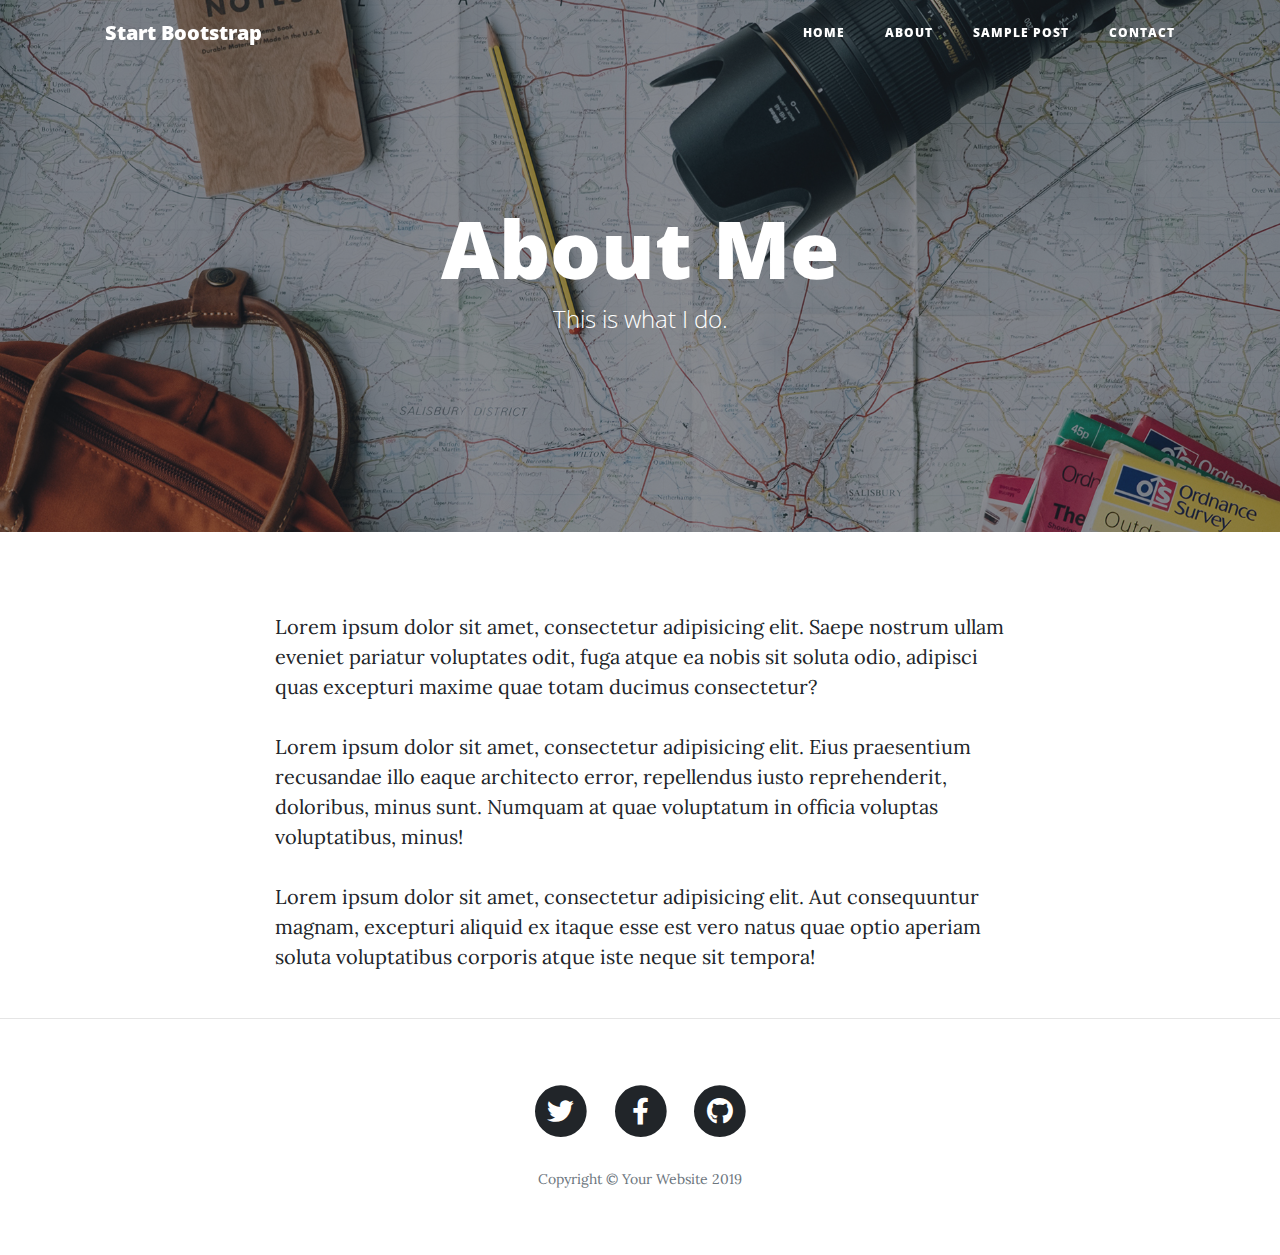
==== about.html @ ab4f7a5a "First commit" ====
<!DOCTYPE html>
<html lang="en">

<head>

  <meta charset="utf-8">
  <meta name="viewport" content="width=device-width, initial-scale=1, shrink-to-fit=no">
  <meta name="description" content="">
  <meta name="author" content="">

  <title>Clean Blog - Start Bootstrap Theme</title>

  <!-- Bootstrap core CSS -->
  <link href="vendor/bootstrap/css/bootstrap.min.css" rel="stylesheet">

  <!-- Custom fonts for this template -->
  <link href="vendor/fontawesome-free/css/all.min.css" rel="stylesheet" type="text/css">
  <link href='https://fonts.googleapis.com/css?family=Lora:400,700,400italic,700italic' rel='stylesheet' type='text/css'>
  <link href='https://fonts.googleapis.com/css?family=Open+Sans:300italic,400italic,600italic,700italic,800italic,400,300,600,700,800' rel='stylesheet' type='text/css'>

  <!-- Custom styles for this template -->
  <link href="css/clean-blog.min.css" rel="stylesheet">

</head>

<body>

  <!-- Navigation -->
  <nav class="navbar navbar-expand-lg navbar-light fixed-top" id="mainNav">
    <div class="container">
      <a class="navbar-brand" href="index.html">Start Bootstrap</a>
      <button class="navbar-toggler navbar-toggler-right" type="button" data-toggle="collapse" data-target="#navbarResponsive" aria-controls="navbarResponsive" aria-expanded="false" aria-label="Toggle navigation">
        Menu
        <i class="fas fa-bars"></i>
      </button>
      <div class="collapse navbar-collapse" id="navbarResponsive">
        <ul class="navbar-nav ml-auto">
          <li class="nav-item">
            <a class="nav-link" href="index.html">Home</a>
          </li>
          <li class="nav-item">
            <a class="nav-link" href="about.html">About</a>
          </li>
          <li class="nav-item">
            <a class="nav-link" href="post.html">Sample Post</a>
          </li>
          <li class="nav-item">
            <a class="nav-link" href="contact.html">Contact</a>
          </li>
        </ul>
      </div>
    </div>
  </nav>

  <!-- Page Header -->
  <header class="masthead" style="background-image: url('img/about-bg.jpg')">
    <div class="overlay"></div>
    <div class="container">
      <div class="row">
        <div class="col-lg-8 col-md-10 mx-auto">
          <div class="page-heading">
            <h1>About Me</h1>
            <span class="subheading">This is what I do.</span>
          </div>
        </div>
      </div>
    </div>
  </header>

  <!-- Main Content -->
  <div class="container">
    <div class="row">
      <div class="col-lg-8 col-md-10 mx-auto">
        <p>Lorem ipsum dolor sit amet, consectetur adipisicing elit. Saepe nostrum ullam eveniet pariatur voluptates odit, fuga atque ea nobis sit soluta odio, adipisci quas excepturi maxime quae totam ducimus consectetur?</p>
        <p>Lorem ipsum dolor sit amet, consectetur adipisicing elit. Eius praesentium recusandae illo eaque architecto error, repellendus iusto reprehenderit, doloribus, minus sunt. Numquam at quae voluptatum in officia voluptas voluptatibus, minus!</p>
        <p>Lorem ipsum dolor sit amet, consectetur adipisicing elit. Aut consequuntur magnam, excepturi aliquid ex itaque esse est vero natus quae optio aperiam soluta voluptatibus corporis atque iste neque sit tempora!</p>
      </div>
    </div>
  </div>

  <hr>

  <!-- Footer -->
  <footer>
    <div class="container">
      <div class="row">
        <div class="col-lg-8 col-md-10 mx-auto">
          <ul class="list-inline text-center">
            <li class="list-inline-item">
              <a href="#">
                <span class="fa-stack fa-lg">
                  <i class="fas fa-circle fa-stack-2x"></i>
                  <i class="fab fa-twitter fa-stack-1x fa-inverse"></i>
                </span>
              </a>
            </li>
            <li class="list-inline-item">
              <a href="#">
                <span class="fa-stack fa-lg">
                  <i class="fas fa-circle fa-stack-2x"></i>
                  <i class="fab fa-facebook-f fa-stack-1x fa-inverse"></i>
                </span>
              </a>
            </li>
            <li class="list-inline-item">
              <a href="#">
                <span class="fa-stack fa-lg">
                  <i class="fas fa-circle fa-stack-2x"></i>
                  <i class="fab fa-github fa-stack-1x fa-inverse"></i>
                </span>
              </a>
            </li>
          </ul>
          <p class="copyright text-muted">Copyright &copy; Your Website 2019</p>
        </div>
      </div>
    </div>
  </footer>

  <!-- Bootstrap core JavaScript -->
  <script src="vendor/jquery/jquery.min.js"></script>
  <script src="vendor/bootstrap/js/bootstrap.bundle.min.js"></script>

  <!-- Custom scripts for this template -->
  <script src="js/clean-blog.min.js"></script>

</body>

</html>
---- css/clean-blog.min.css ----
/*!
 * Start Bootstrap - Clean Blog v5.0.7 (https://startbootstrap.com/template-overviews/clean-blog)
 * Copyright 2013-2019 Start Bootstrap
 * Licensed under MIT (https://github.com/BlackrockDigital/startbootstrap-clean-blog/blob/master/LICENSE)
 */body{font-size:20px;color:#212529;font-family:Lora,'Times New Roman',serif}p{line-height:1.5;margin:30px 0}p a{text-decoration:underline}h1,h2,h3,h4,h5,h6{font-weight:800;font-family:'Open Sans','Helvetica Neue',Helvetica,Arial,sans-serif}a{color:#212529;-webkit-transition:all .2s;transition:all .2s}a:focus,a:hover{color:#0085a1}blockquote{font-style:italic;color:#868e96}.section-heading{font-size:36px;font-weight:700;margin-top:60px}.caption{font-size:14px;font-style:italic;display:block;margin:0;padding:10px;text-align:center;border-bottom-right-radius:5px;border-bottom-left-radius:5px}::-moz-selection{color:#fff;background:#0085a1;text-shadow:none}::selection{color:#fff;background:#0085a1;text-shadow:none}img::-moz-selection{color:#fff;background:0 0}img::selection{color:#fff;background:0 0}img::-moz-selection{color:#fff;background:0 0}#mainNav{position:absolute;border-bottom:1px solid #e9ecef;background-color:#fff;font-family:'Open Sans','Helvetica Neue',Helvetica,Arial,sans-serif}#mainNav .navbar-brand{font-weight:800;color:#343a40}#mainNav .navbar-toggler{font-size:12px;font-weight:800;padding:13px;text-transform:uppercase;color:#343a40}#mainNav .navbar-nav>li.nav-item>a{font-size:12px;font-weight:800;letter-spacing:1px;text-transform:uppercase}@media only screen and (min-width:992px){#mainNav{border-bottom:1px solid transparent;background:0 0}#mainNav .navbar-brand{padding:10px 20px;color:#fff}#mainNav .navbar-brand:focus,#mainNav .navbar-brand:hover{color:rgba(255,255,255,.8)}#mainNav .navbar-nav>li.nav-item>a{padding:10px 20px;color:#fff}#mainNav .navbar-nav>li.nav-item>a:focus,#mainNav .navbar-nav>li.nav-item>a:hover{color:rgba(255,255,255,.8)}}@media only screen and (min-width:992px){#mainNav{-webkit-transition:background-color .2s;transition:background-color .2s;-webkit-transform:translate3d(0,0,0);transform:translate3d(0,0,0);-webkit-backface-visibility:hidden}#mainNav.is-fixed{position:fixed;top:-67px;-webkit-transition:-webkit-transform .2s;transition:-webkit-transform .2s;transition:transform .2s;transition:transform .2s,-webkit-transform .2s;border-bottom:1px solid #fff;background-color:rgba(255,255,255,.9)}#mainNav.is-fixed .navbar-brand{color:#212529}#mainNav.is-fixed .navbar-brand:focus,#mainNav.is-fixed .navbar-brand:hover{color:#0085a1}#mainNav.is-fixed .navbar-nav>li.nav-item>a{color:#212529}#mainNav.is-fixed .navbar-nav>li.nav-item>a:focus,#mainNav.is-fixed .navbar-nav>li.nav-item>a:hover{color:#0085a1}#mainNav.is-visible{-webkit-transform:translate3d(0,100%,0);transform:translate3d(0,100%,0)}}header.masthead{margin-bottom:50px;background:no-repeat center center;background-color:#868e96;background-attachment:scroll;position:relative;background-size:cover}header.masthead .overlay{position:absolute;top:0;left:0;height:100%;width:100%;background-color:#212529;opacity:.5}header.masthead .page-heading,header.masthead .post-heading,header.masthead .site-heading{padding:200px 0 150px;color:#fff}@media only screen and (min-width:768px){header.masthead .page-heading,header.masthead .post-heading,header.masthead .site-heading{padding:200px 0}}header.masthead .page-heading,header.masthead .site-heading{text-align:center}header.masthead .page-heading h1,header.masthead .site-heading h1{font-size:50px;margin-top:0}header.masthead .page-heading .subheading,header.masthead .site-heading .subheading{font-size:24px;font-weight:300;line-height:1.1;display:block;margin:10px 0 0;font-family:'Open Sans','Helvetica Neue',Helvetica,Arial,sans-serif}@media only screen and (min-width:768px){header.masthead .page-heading h1,header.masthead .site-heading h1{font-size:80px}}header.masthead .post-heading h1{font-size:35px}header.masthead .post-heading .meta,header.masthead .post-heading .subheading{line-height:1.1;display:block}header.masthead .post-heading .subheading{font-size:24px;font-weight:600;margin:10px 0 30px;font-family:'Open Sans','Helvetica Neue',Helvetica,Arial,sans-serif}header.masthead .post-heading .meta{font-size:20px;font-weight:300;font-style:italic;font-family:Lora,'Times New Roman',serif}header.masthead .post-heading .meta a{color:#fff}@media only screen and (min-width:768px){header.masthead .post-heading h1{font-size:55px}header.masthead .post-heading .subheading{font-size:30px}}.post-preview>a{color:#212529}.post-preview>a:focus,.post-preview>a:hover{text-decoration:none;color:#0085a1}.post-preview>a>.post-title{font-size:30px;margin-top:30px;margin-bottom:10px}.post-preview>a>.post-subtitle{font-weight:300;margin:0 0 10px}.post-preview>.post-meta{font-size:18px;font-style:italic;margin-top:0;color:#868e96}.post-preview>.post-meta>a{text-decoration:none;color:#212529}.post-preview>.post-meta>a:focus,.post-preview>.post-meta>a:hover{text-decoration:underline;color:#0085a1}@media only screen and (min-width:768px){.post-preview>a>.post-title{font-size:36px}}.floating-label-form-group{font-size:14px;position:relative;margin-bottom:0;padding-bottom:.5em;border-bottom:1px solid #dee2e6}.floating-label-form-group input,.floating-label-form-group textarea{font-size:1.5em;position:relative;z-index:1;padding:0;resize:none;border:none;border-radius:0;background:0 0;-webkit-box-shadow:none!important;box-shadow:none!important;font-family:Lora,'Times New Roman',serif}.floating-label-form-group input::-webkit-input-placeholder,.floating-label-form-group textarea::-webkit-input-placeholder{color:#868e96;font-family:Lora,'Times New Roman',serif}.floating-label-form-group label{font-size:.85em;line-height:1.764705882em;position:relative;z-index:0;top:2em;display:block;margin:0;-webkit-transition:top .3s ease,opacity .3s ease;transition:top .3s ease,opacity .3s ease;vertical-align:middle;vertical-align:baseline;opacity:0}.floating-label-form-group .help-block{margin:15px 0}.floating-label-form-group-with-value label{top:0;opacity:1}.floating-label-form-group-with-focus label{color:#0085a1}form .form-group:first-child .floating-label-form-group{border-top:1px solid #dee2e6}footer{padding:50px 0 65px}footer .list-inline{margin:0;padding:0}footer .copyright{font-size:14px;margin-bottom:0;text-align:center}.btn{font-size:14px;font-weight:800;padding:15px 25px;letter-spacing:1px;text-transform:uppercase;border-radius:0;font-family:'Open Sans','Helvetica Neue',Helvetica,Arial,sans-serif}.btn-primary{background-color:#0085a1;border-color:#0085a1}.btn-primary:active,.btn-primary:focus,.btn-primary:hover{color:#fff;background-color:#00657b!important;border-color:#00657b!important}.btn-lg{font-size:16px;padding:25px 35px}
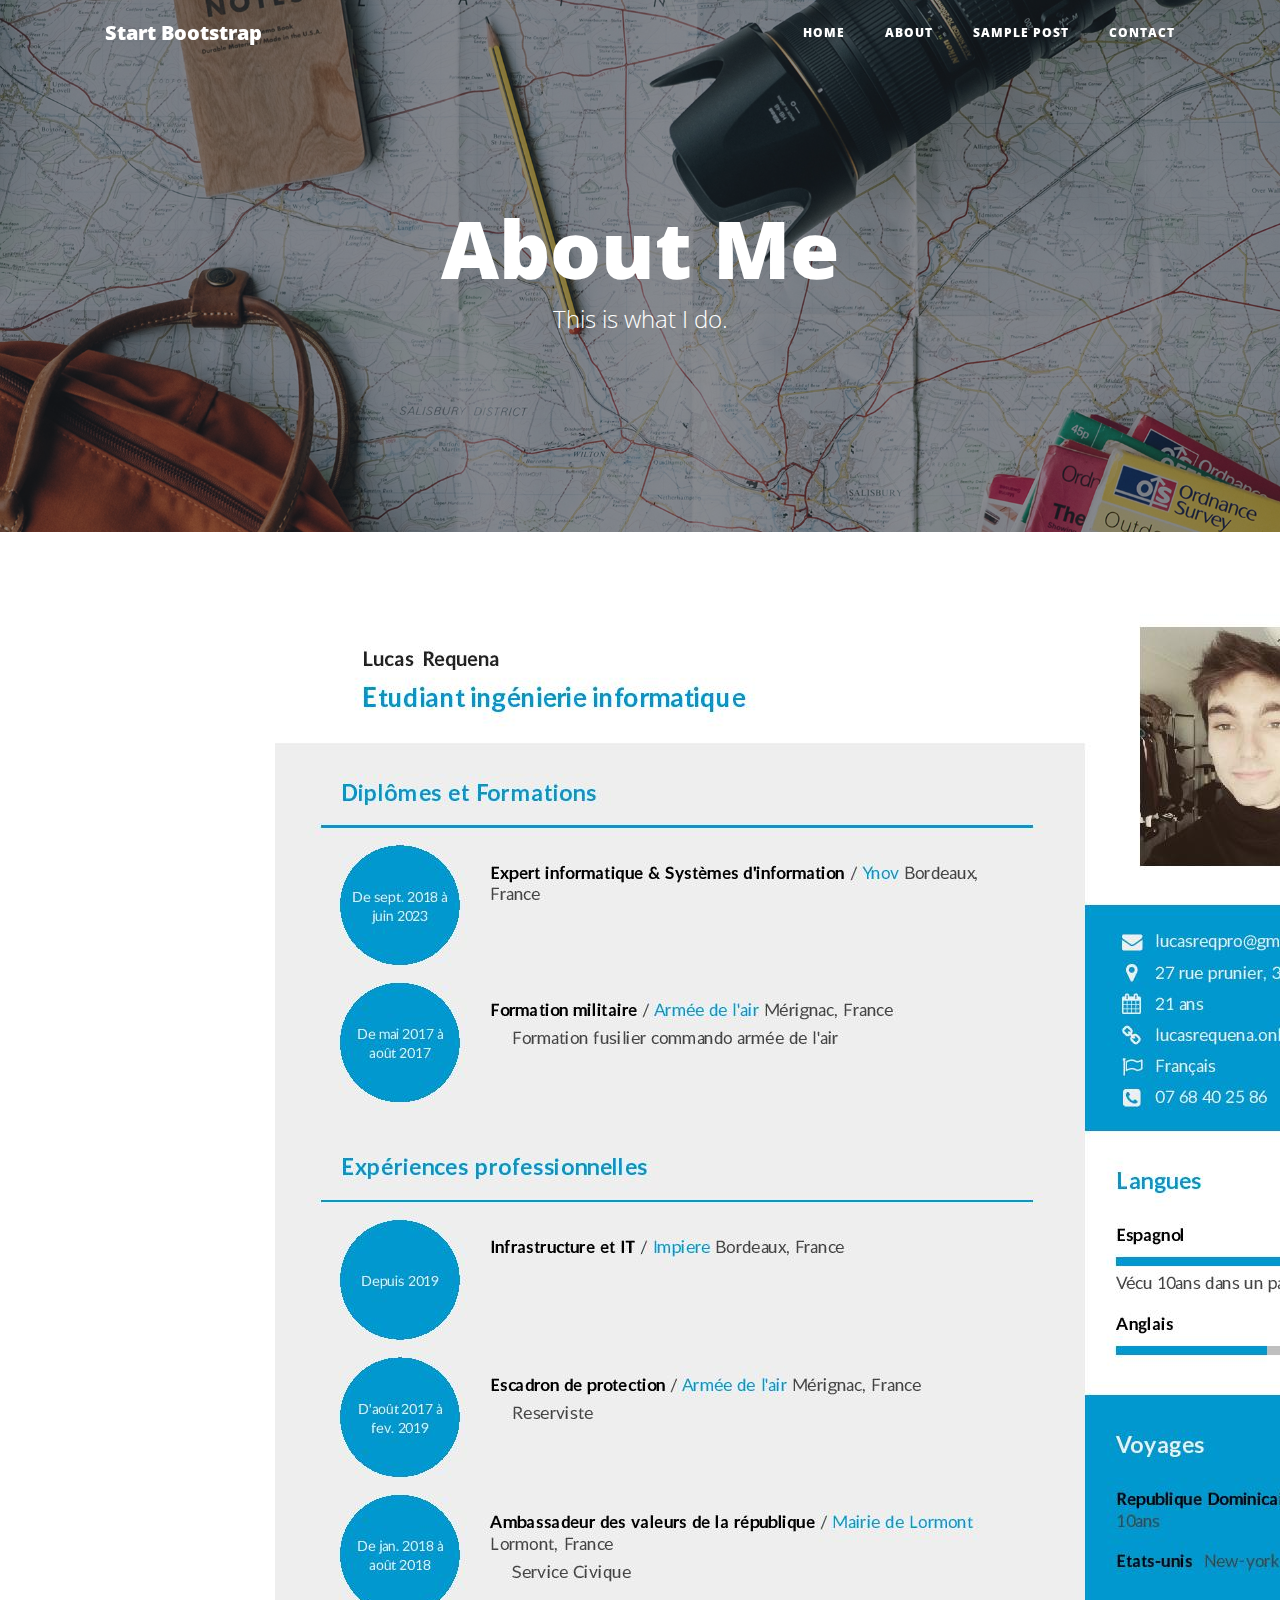
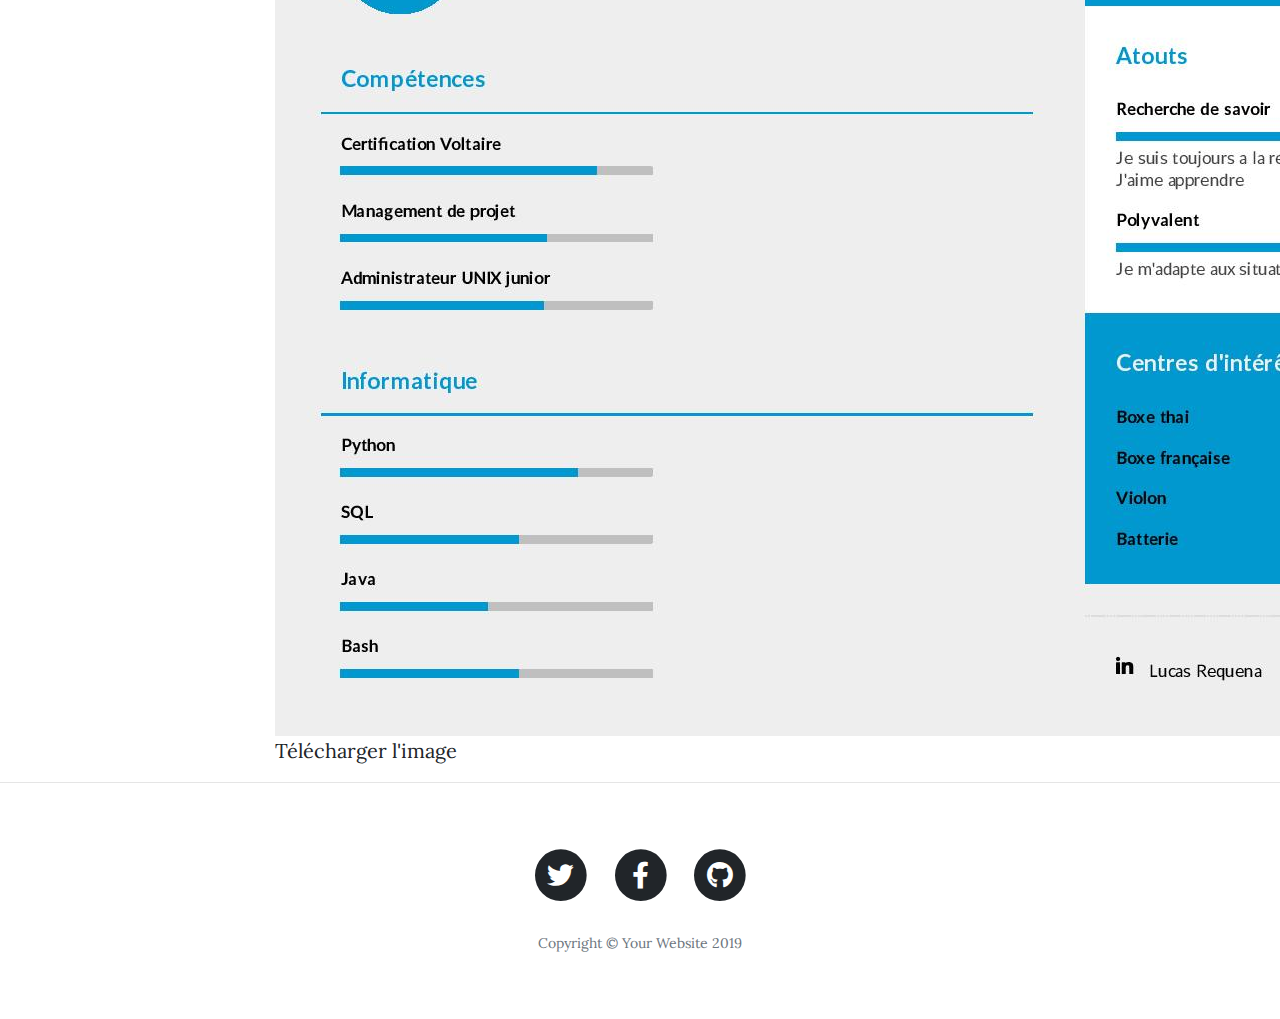
==== commit 23f8a6f6: "u" ====
--- a/about.html
+++ b/about.html
@@ -71,9 +71,9 @@
   <div class="container">
     <div class="row">
       <div class="col-lg-8 col-md-10 mx-auto">
-        <p>Lorem ipsum dolor sit amet, consectetur adipisicing elit. Saepe nostrum ullam eveniet pariatur voluptates odit, fuga atque ea nobis sit soluta odio, adipisci quas excepturi maxime quae totam ducimus consectetur?</p>
-        <p>Lorem ipsum dolor sit amet, consectetur adipisicing elit. Eius praesentium recusandae illo eaque architecto error, repellendus iusto reprehenderit, doloribus, minus sunt. Numquam at quae voluptatum in officia voluptas voluptatibus, minus!</p>
-        <p>Lorem ipsum dolor sit amet, consectetur adipisicing elit. Aut consequuntur magnam, excepturi aliquid ex itaque esse est vero natus quae optio aperiam soluta voluptatibus corporis atque iste neque sit tempora!</p>
+      <img src="img/CV.jpg"></img>
+      <a href="/img/CV.pdf"
+        download="/CV.pdf">Télécharger l'image</a>
       </div>
     </div>
   </div>
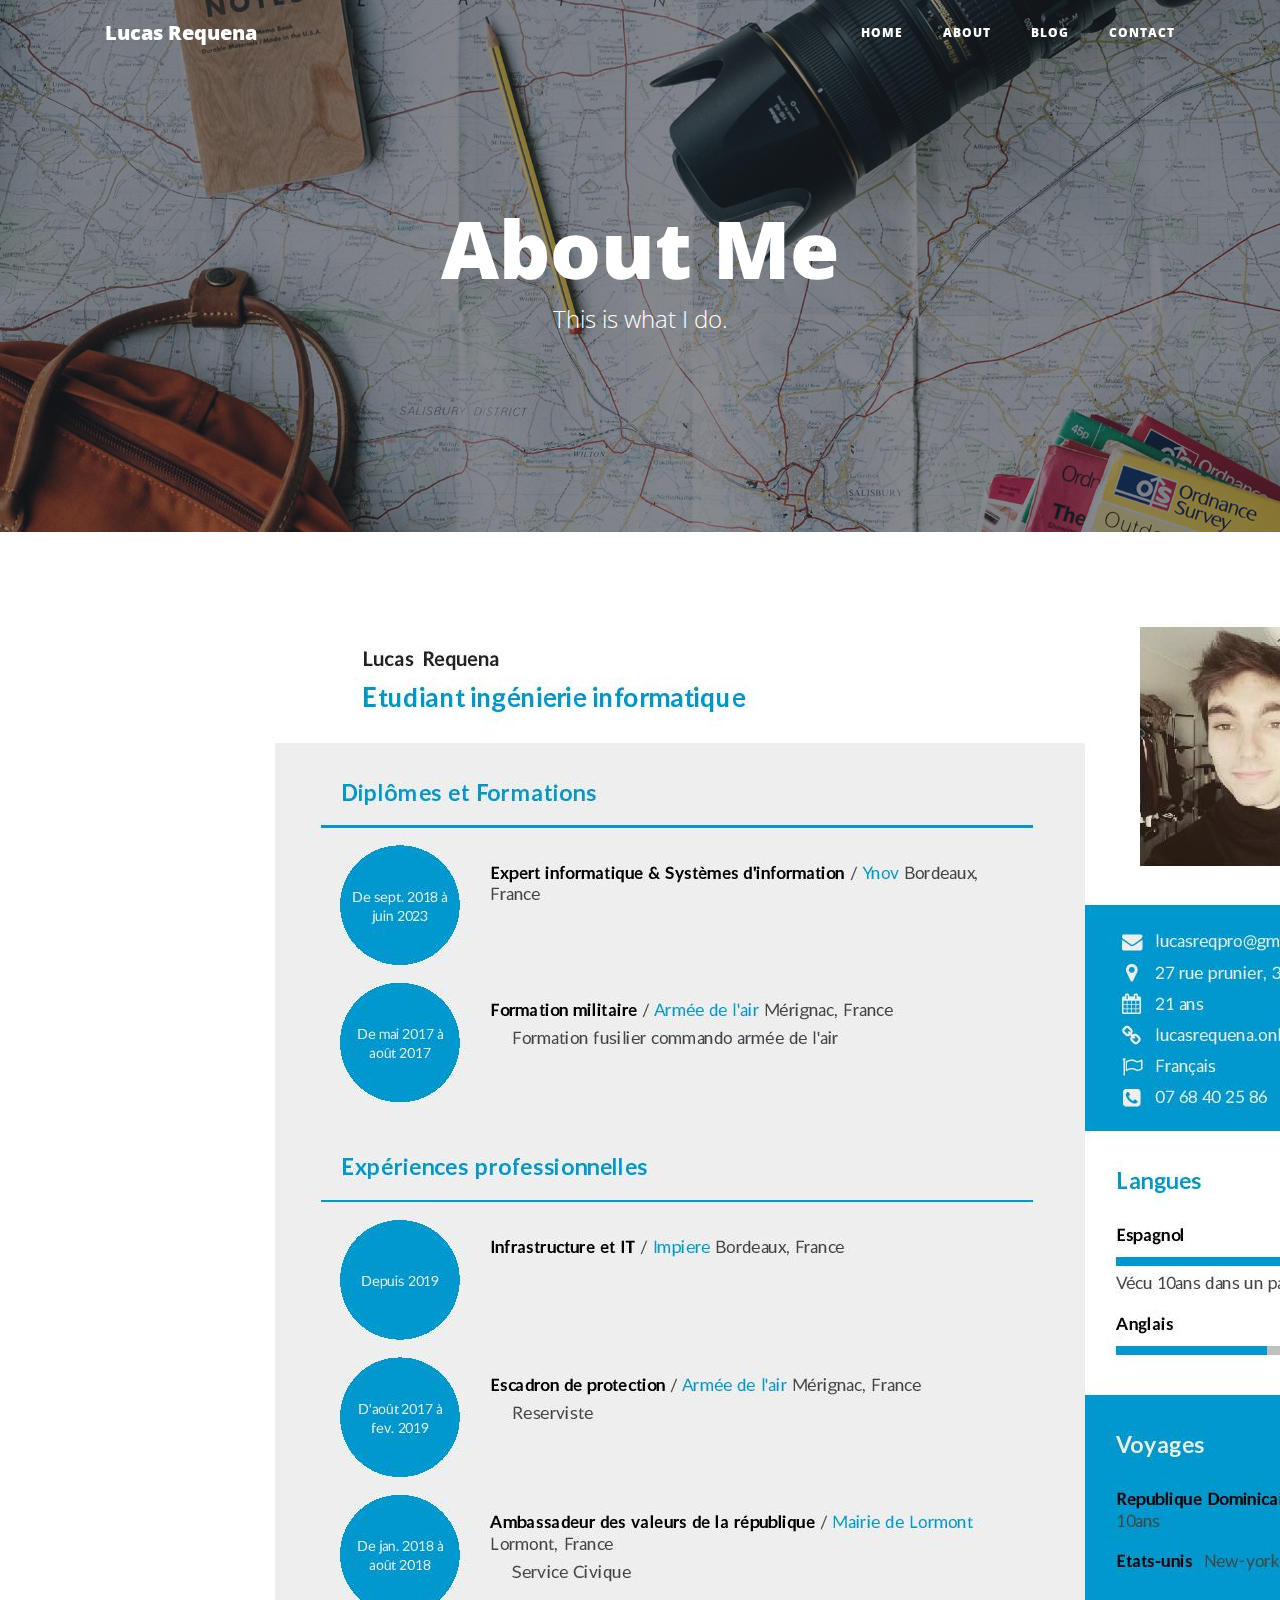
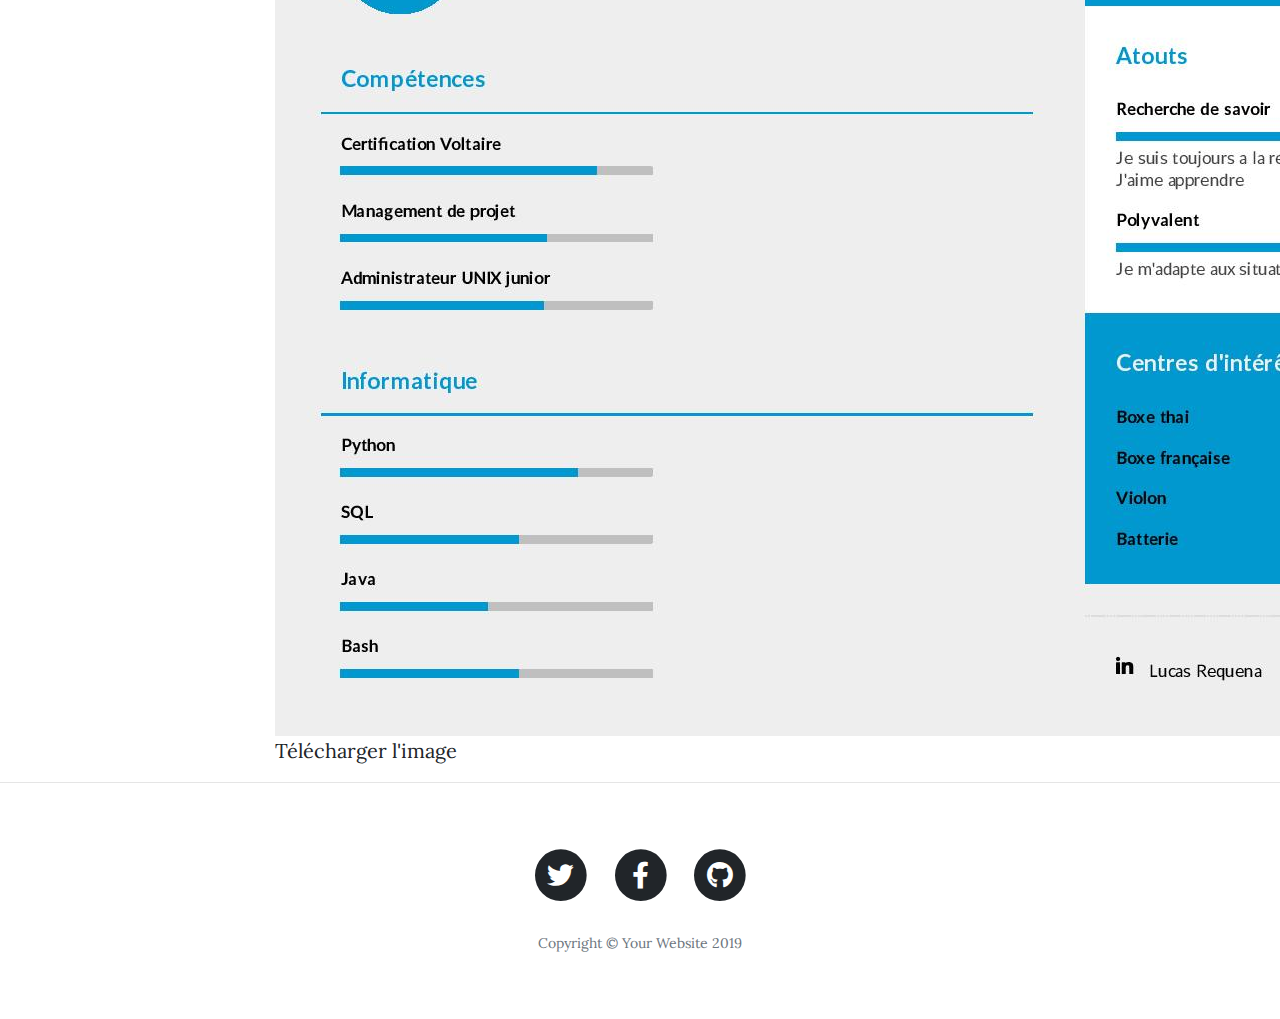
==== commit 304983e2: "u" ====
--- a/about.html
+++ b/about.html
@@ -8,7 +8,7 @@
   <meta name="description" content="">
   <meta name="author" content="">
 
-  <title>Clean Blog - Start Bootstrap Theme</title>
+  <title>Lucas Requena - About</title>
 
   <!-- Bootstrap core CSS -->
   <link href="vendor/bootstrap/css/bootstrap.min.css" rel="stylesheet">
@@ -28,7 +28,7 @@
   <!-- Navigation -->
   <nav class="navbar navbar-expand-lg navbar-light fixed-top" id="mainNav">
     <div class="container">
-      <a class="navbar-brand" href="index.html">Start Bootstrap</a>
+      <a class="navbar-brand" href="/index.html">Lucas Requena</a>
       <button class="navbar-toggler navbar-toggler-right" type="button" data-toggle="collapse" data-target="#navbarResponsive" aria-controls="navbarResponsive" aria-expanded="false" aria-label="Toggle navigation">
         Menu
         <i class="fas fa-bars"></i>
@@ -36,13 +36,13 @@
       <div class="collapse navbar-collapse" id="navbarResponsive">
         <ul class="navbar-nav ml-auto">
           <li class="nav-item">
-            <a class="nav-link" href="index.html">Home</a>
+            <a class="nav-link" href="/index.html">Home</a>
           </li>
           <li class="nav-item">
             <a class="nav-link" href="about.html">About</a>
           </li>
           <li class="nav-item">
-            <a class="nav-link" href="post.html">Sample Post</a>
+            <a class="nav-link" href="/index.html">Blog</a>
           </li>
           <li class="nav-item">
             <a class="nav-link" href="contact.html">Contact</a>
